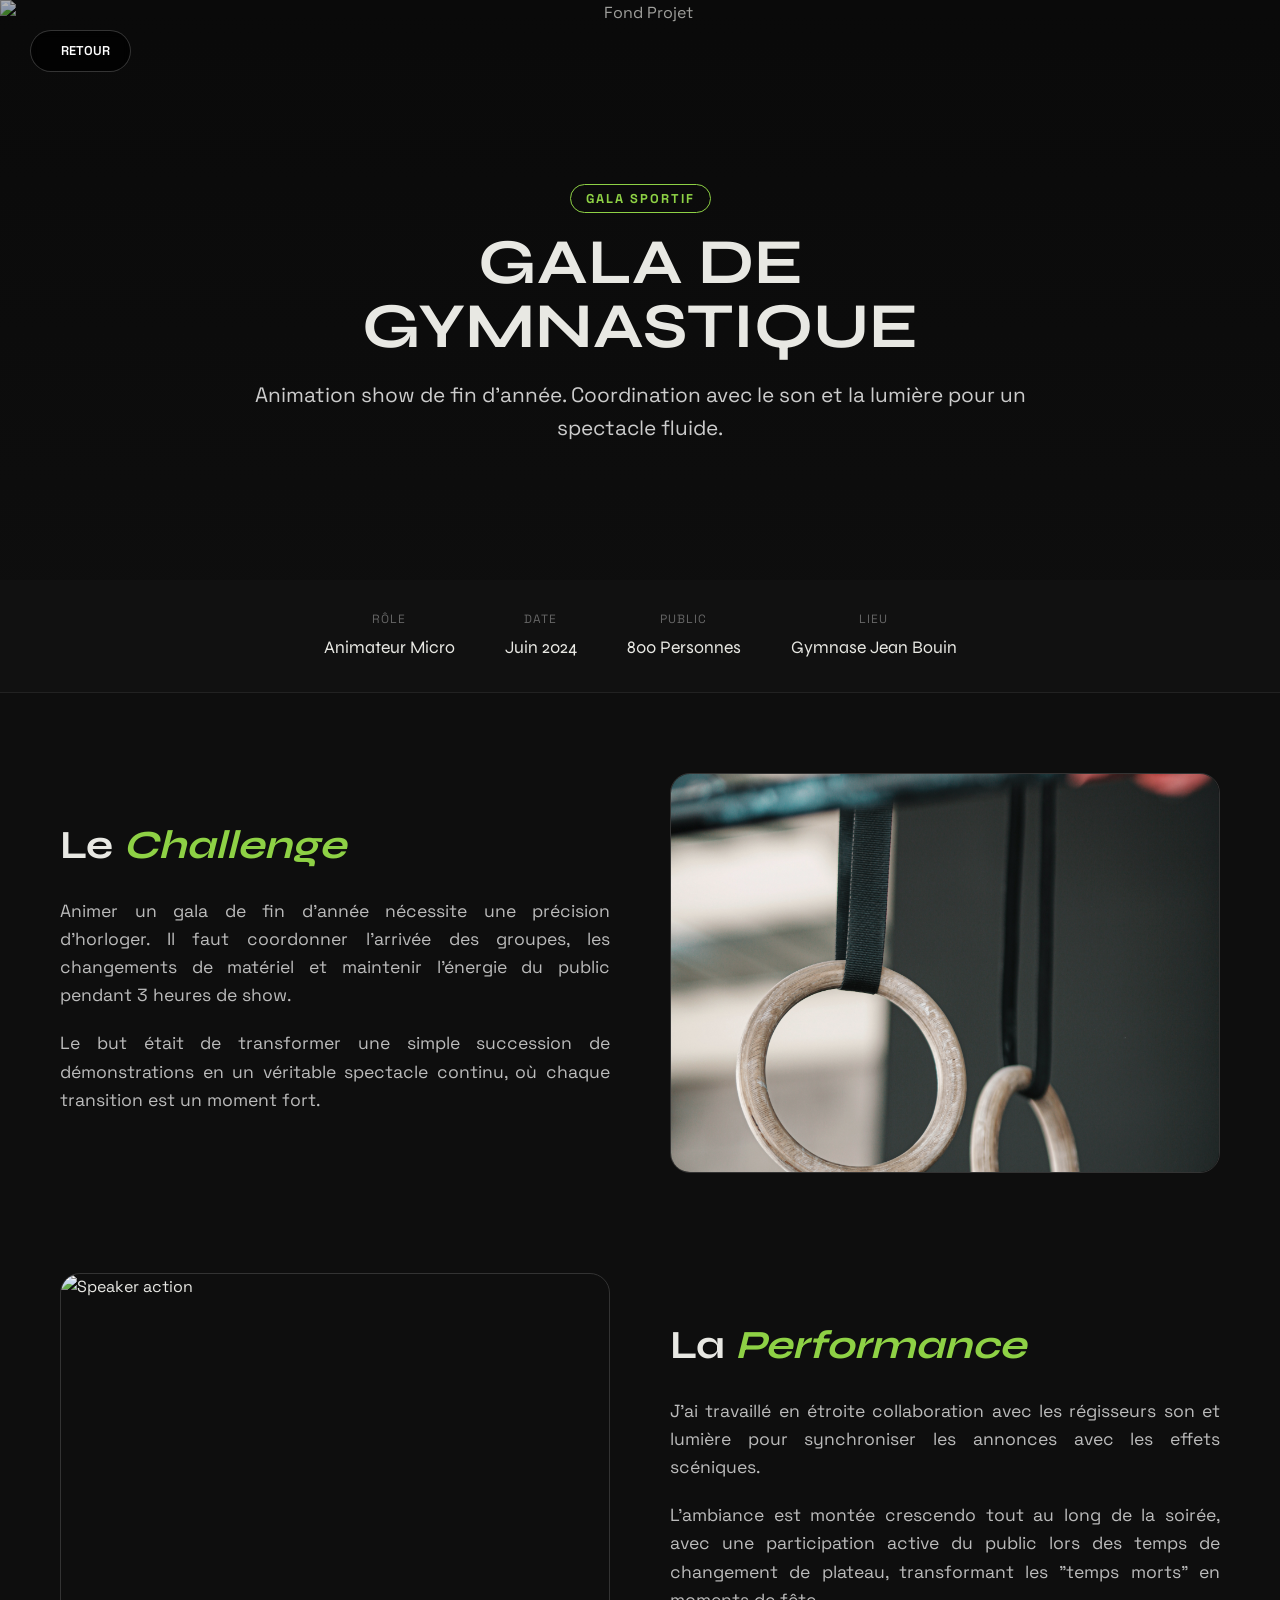
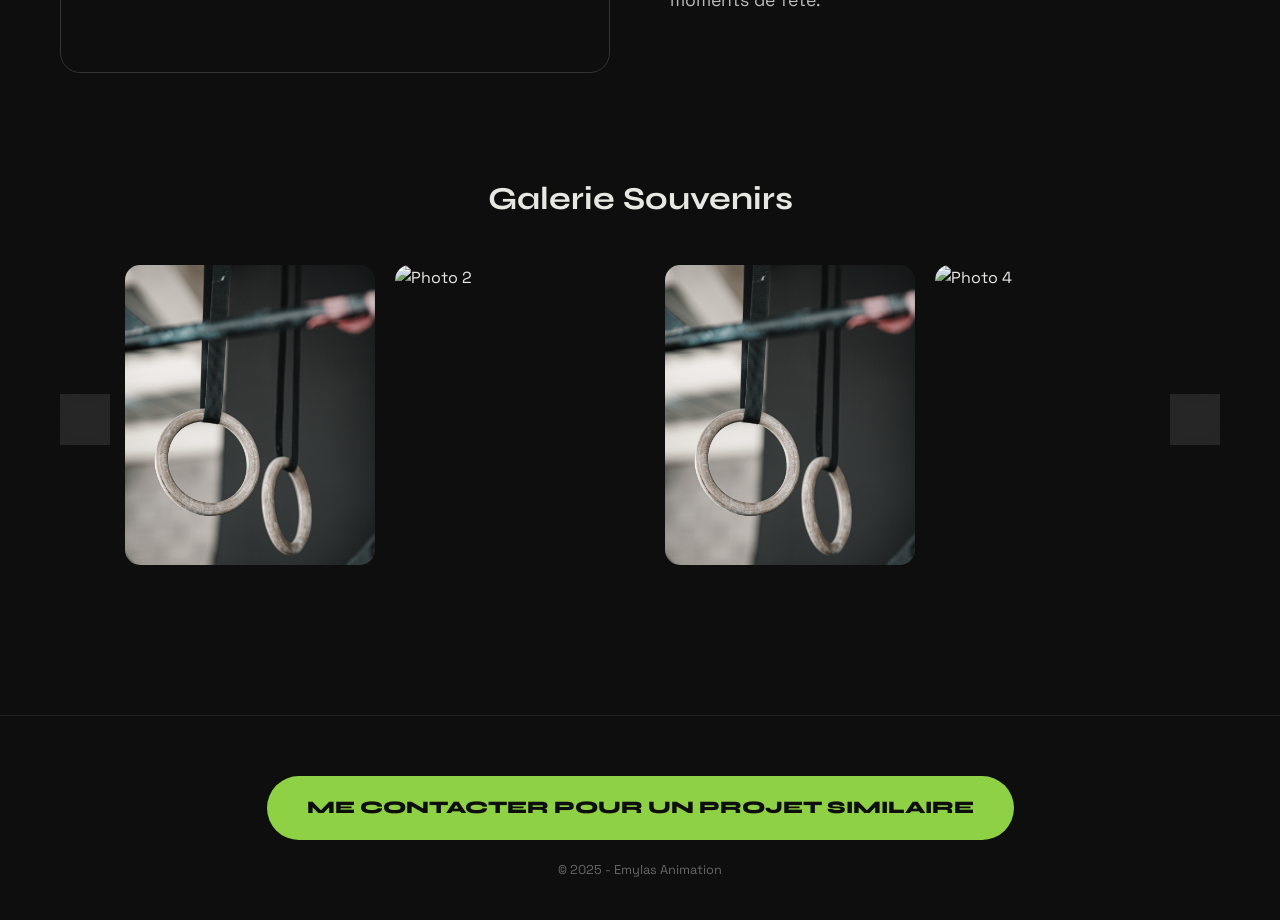
==== projet-gala.html @ 5f5d729f "Add files via upload" ====
<!DOCTYPE html>
<html lang="fr">

<head>
    <meta charset="UTF-8">
    <meta name="viewport" content="width=device-width, initial-scale=1.0">
    <title>Gala de Gymnastique | Emylas Animation</title>
    <link rel="stylesheet" href="style.css">

    <link rel="preconnect" href="https://fonts.googleapis.com">
    <link rel="preconnect" href="https://fonts.gstatic.com" crossorigin>
    <link
        href="https://fonts.googleapis.com/css2?family=Space+Grotesk:wght@300;400;500;700&family=Syne:wght@400;700;800&display=swap"
        rel="stylesheet">
    <script src="https://unpkg.com/@phosphor-icons/web"></script>
</head>

<body>

    <a href="index.html#portfolio" class="back-btn">
        <i class="ph ph-arrow-left"></i> Retour
    </a>

    <header class="project-header">
        <img src="../media/IMG_6970 4.jpg" class="project-bg" alt="Fond Projet">
        <div class="overlay-dark"></div>

        <div class="project-title-box">
            <span class="tag-category">Gala Sportif</span>
            <h1>Gala de Gymnastique</h1>
            <p class="project-subtitle">Animation show de fin d'année. Coordination avec le son et la lumière pour un
                spectacle fluide.</p>
        </div>
    </header>

    <div class="project-infos-bar">
        <div class="info-col">
            <span class="label">Rôle</span>
            <span class="value">Animateur Micro</span>
        </div>
        <div class="info-col">
            <span class="label">Date</span>
            <span class="value">Juin 2024</span>
        </div>
        <div class="info-col">
            <span class="label">Public</span>
            <span class="value">800 Personnes</span>
        </div>
        <div class="info-col">
            <span class="label">Lieu</span>
            <span class="value">Gymnase Jean Bouin</span>
        </div>
    </div>

    <section class="project-content">

        <div class="content-row">
            <div class="text-part">
                <h2>Le <span class="highlight">Challenge</span></h2>
                <p>Animer un gala de fin d'année nécessite une précision d'horloger. Il faut coordonner l'arrivée des
                    groupes, les changements de matériel et maintenir l'énergie du public pendant 3 heures de show.</p>
                <p>Le but était de transformer une simple succession de démonstrations en un véritable spectacle
                    continu, où chaque transition est un moment fort.</p>
            </div>
            <div class="img-part">
                <img src="../media/eduardo-cano-photo-co-6aHmLVmw1qk-unsplash.jpg" alt="Détail organisation">
            </div>
        </div>

        <div class="content-row reverse">
            <div class="text-part">
                <h2>La <span class="highlight">Performance</span></h2>
                <p>J'ai travaillé en étroite collaboration avec les régisseurs son et lumière pour synchroniser les
                    annonces avec les effets scéniques.</p>
                <p>L'ambiance est montée crescendo tout au long de la soirée, avec une participation active du public
                    lors des temps de changement de plateau, transformant les "temps morts" en moments de fête.</p>
            </div>
            <div class="img-part">
                <img src="../media/oui.jpg" alt="Speaker action">
            </div>
        </div>

        <div class="project-gallery">
            <h3>Galerie Souvenirs</h3>
            <div class="carousel-wrapper">
                <button class="carousel-btn prev" aria-label="Précédent"><i class="ph ph-caret-left"></i></button>

                <div class="gallery-carousel">
                    <div class="carousel-track">
                        <img src="../media/eduardo-cano-photo-co-6aHmLVmw1qk-unsplash.jpg" alt="Photo 1">
                        <img src="https://images.unsplash.com/photo-1574680096145-63a2a979333a?q=80&w=2940&auto=format&fit=crop"
                            alt="Photo 2">
                        <img src="../media/eduardo-cano-photo-co-6aHmLVmw1qk-unsplash.jpg" alt="Photo 3">
                        <img src="https://images.unsplash.com/photo-1574680096145-63a2a979333a?q=80&w=2940&auto=format&fit=crop"
                            alt="Photo 4">
                        <img src="../media/eduardo-cano-photo-co-6aHmLVmw1qk-unsplash.jpg" alt="Photo 5">
                        <img src="https://images.unsplash.com/photo-1574680096145-63a2a979333a?q=80&w=2940&auto=format&fit=crop"
                            alt="Photo 6">
                        <img src="../media/eduardo-cano-photo-co-6aHmLVmw1qk-unsplash.jpg" alt="Photo 7">
                        <img src="https://images.unsplash.com/photo-1574680096145-63a2a979333a?q=80&w=2940&auto=format&fit=crop"
                            alt="Photo 8">
                        <img src="../media/eduardo-cano-photo-co-6aHmLVmw1qk-unsplash.jpg" alt="Photo 9">
                        <img src="https://images.unsplash.com/photo-1574680096145-63a2a979333a?q=80&w=2940&auto=format&fit=crop"
                            alt="Photo 10">
                    </div>
                </div>

                <button class="carousel-btn next" aria-label="Suivant"><i class="ph ph-caret-right"></i></button>
            </div>
        </div>

        <script>
            const carousel = document.querySelector('.gallery-carousel');
            const prevBtn = document.querySelector('.carousel-btn.prev');
            const nextBtn = document.querySelector('.carousel-btn.next');
            const scrollAmount = 350; // Ajusté pour une meilleure navigation

            nextBtn.addEventListener('click', () => {
                const maxScrollLeft = carousel.scrollWidth - carousel.clientWidth;

                // Si on est à la fin (ou très proche), on retourne au début
                if (carousel.scrollLeft >= maxScrollLeft - 10) {
                    carousel.scrollTo({ left: 0, behavior: 'smooth' });
                } else {
                    carousel.scrollBy({ left: scrollAmount, behavior: 'smooth' });
                }
            });

            prevBtn.addEventListener('click', () => {
                // Si on est au début, on va à la fin
                if (carousel.scrollLeft <= 10) {
                    carousel.scrollTo({ left: carousel.scrollWidth, behavior: 'smooth' });
                } else {
                    carousel.scrollBy({ left: -scrollAmount, behavior: 'smooth' });
                }
            });
        </script>

    </section>

    <footer style="text-align: center; padding: 40px; border-top: 1px solid #222; margin-top: 50px;">
        <a href="index.html#contact" class="btn-submit" style="display:inline-block; width:auto; margin-bottom:20px;">Me
            contacter pour un projet similaire</a>
        <p style="color:#666; font-size:0.8rem;">© 2025 - Emylas Animation</p>
    </footer>

</body>

</html>
---- style.css ----
:root {
    --green: #76a33d;
    --green-acid: #8ed145;
    /* Vert plus "néon" pour le style sombre */
    --dark: #0e0e0e;
    --off-white: #e8e8e3;
    --grey-dark: #1a1a1a;

    --font-title: 'Syne', sans-serif;
    --font-body: 'Space Grotesk', sans-serif;
}

/* --- RESET & BASE --- */
* {
    margin: 0;
    padding: 0;
    box-sizing: border-box;
}

html {
    scroll-behavior: smooth;
}

body {
    background-color: var(--dark);
    color: var(--off-white);
    font-family: var(--font-body);
    overflow-x: hidden;
    line-height: 1.6;
}

img {
    width: 100%;
    display: block;
}

a {
    text-decoration: none;
    color: inherit;
    transition: 0.3s;
}

ul {
    list-style: none;
}

/* --- NAVIGATION (DOCK FLOTTANT) --- */
.nav-dock-container {
    position: fixed;
    bottom: 30px;
    left: 0;
    width: 100%;
    display: flex;
    justify-content: center;
    z-index: 1000;
    pointer-events: none;
}

.nav-dock {
    pointer-events: auto;
    background: rgba(20, 20, 20, 0.9);
    backdrop-filter: blur(15px);
    padding: 12px 20px;
    border-radius: 50px;
    border: 1px solid rgba(255, 255, 255, 0.1);
    display: flex;
    gap: 15px;
    align-items: center;
    box-shadow: 0 10px 40px rgba(0, 0, 0, 0.6);
}

.nav-item {
    position: relative;
    padding: 10px 20px;
    border-radius: 30px;
    color: #aaa;
    font-weight: 600;
    font-size: 0.9rem;
    text-transform: uppercase;
    letter-spacing: 1px;
    transition: 0.3s;
    display: flex;
    align-items: center;
    gap: 8px;
    white-space: nowrap;
}

.nav-item:hover {
    color: white;
    background: rgba(255, 255, 255, 0.08);
}

.nav-item.active {
    background: var(--green-acid);
    color: var(--dark);
}

.logo-fixed {
    position: fixed;
    top: 30px;
    left: 50px;
    z-index: 1000;
    font-family: var(--font-title);
    font-weight: 800;
    font-size: 1.5rem;
    mix-blend-mode: difference;
}

/* --- HERO SECTION --- */
.hero-wrapper {
    position: relative;
    height: 100vh;
    overflow: hidden;
    display: flex;
    align-items: center;
    justify-content: center;
}

.hero-bg {
    position: absolute;
    top: 0;
    left: 0;
    width: 100%;
    height: 100%;
    object-fit: cover;
    opacity: 0.6;
    /* Plus lumineux */
    filter: grayscale(100%) contrast(1.1);
}

.hero-content {
    position: relative;
    z-index: 10;
    text-align: center;
    padding: 0 20px;
    max-width: 1000px;
}

.tagline {
    display: inline-block;
    border: 1px solid var(--green-acid);
    color: var(--green-acid);
    padding: 8px 20px;
    border-radius: 50px;
    text-transform: uppercase;
    letter-spacing: 2px;
    font-weight: 700;
    font-size: 0.8rem;
    margin-bottom: 20px;
}

h1 {
    font-family: var(--font-title);
    font-size: 5rem;
    line-height: 1;
    text-transform: uppercase;
    margin-bottom: 30px;
    color: transparent;
    -webkit-text-stroke: 1px var(--off-white);
}

h1 span {
    color: var(--off-white);
    -webkit-text-stroke: 0;
    display: block;
}

.hero-intro {
    font-size: 1.2rem;
    max-width: 700px;
    margin: 0 auto;
    color: #ccc;
}

/* --- SECTION STICKY (Histoire - Plus large) --- */
.sticky-wrapper {
    position: relative;
}

.sticky-visual {
    position: sticky;
    top: 0;
    height: 100vh;
    width: 100%;
    z-index: 1;
    overflow: hidden;
}

.sticky-visual img {
    width: 100%;
    height: 100%;
    object-fit: cover;
    filter: brightness(0.6) grayscale(10%);
}

.scrolling-content {
    position: relative;
    z-index: 2;
    margin-top: -100vh;
    padding-bottom: 10vh;
}

/* CONFIGURATION ZIG-ZAG LARGE */
.text-block {
    min-height: 60vh;
    display: flex;
    flex-direction: column;
    justify-content: center;
    padding: 20px;
    max-width: 750px;

    /* Alignement Gauche par défaut */
    margin-left: 8%;
    margin-right: auto;
    text-align: left;
}

.text-block h2 {
    font-family: var(--font-title);
    font-size: 4rem;
    margin-bottom: 30px;
    line-height: 1.1;
    text-shadow: 0 10px 30px rgba(0, 0, 0, 0.5);
}

.text-block p {
    font-size: 1.3rem;
    margin-bottom: 20px;
    color: #f0f0f0;
    text-shadow: 0 2px 10px rgba(0, 0, 0, 0.8);
}

.highlight {
    color: var(--green-acid);
    font-style: italic;
}

/* Bloc aligné à DROITE */
.align-right {
    margin-left: auto;
    margin-right: 8%;
    align-items: flex-end;
    text-align: right;
}

/* Décalage pour le 3ème bloc (Organisateur) */
.text-block:last-child {
    margin-left: 15%;
}

/* RESPONSIVE */
@media (max-width: 900px) {

    .text-block,
    .align-right,
    .text-block:last-child {
        max-width: 100%;
        margin: 0 auto;
        text-align: left !important;
        align-items: flex-start !important;
        padding: 50px 20px;
        min-height: auto;
    }

    .text-block h2 {
        font-size: 2.5rem;
    }
}

/* --- SERVICES (Grille Côte à Côte) --- */
.services-section {
    background: var(--off-white);
    color: var(--dark);
    padding: 100px 50px;
    position: relative;
    z-index: 10;
}

.section-header {
    text-align: center;
    margin-bottom: 60px;
}

.section-header h2 {
    font-family: var(--font-title);
    font-size: 3.5rem;
    text-transform: uppercase;
    margin-bottom: 10px;
}

.section-header p {
    font-size: 1.1rem;
    color: #666;
}

.services-grid {
    display: grid;
    grid-template-columns: repeat(3, 1fr);
    gap: 30px;
    max-width: 1400px;
    margin: 0 auto;
}

.service-card {
    background: var(--dark);
    color: var(--off-white);
    height: 550px;
    position: relative;
    display: flex;
    flex-direction: column;
    justify-content: flex-end;
    padding: 30px;
    overflow: hidden;
    transition: 0.3s;
    border-radius: 4px;
}

.service-card:hover {
    transform: translateY(-10px);
    box-shadow: 0 20px 40px rgba(0, 0, 0, 0.2);
}

.service-card img {
    position: absolute;
    top: 0;
    left: 0;
    width: 100%;
    height: 100%;
    object-fit: cover;
    opacity: 0.3;
    transition: 0.5s;
    filter: grayscale(100%);
}

.service-card:hover img {
    opacity: 0.5;
    filter: grayscale(0%);
    transform: scale(1.05);
}

.card-content {
    position: relative;
    z-index: 2;
}

.service-card h3 {
    font-family: var(--font-title);
    font-size: 2rem;
    margin-bottom: 15px;
    text-transform: uppercase;
}

.service-card ul {
    font-size: 1rem;
    color: #ccc;
}

.service-card li {
    margin-bottom: 8px;
}

.service-card li::before {
    content: '• ';
    color: var(--green-acid);
}

/* --- STATS --- */
.stats-bar {
    background: var(--green-acid);
    color: var(--dark);
    padding: 40px;
    display: flex;
    justify-content: center;
    gap: 60px;
    flex-wrap: wrap;
}

.stat-item {
    font-family: var(--font-title);
    font-size: 1.5rem;
    font-weight: 800;
    text-transform: uppercase;
}

/* --- PORTFOLIO --- */
.portfolio-section {
    padding: 100px 50px;
    background: var(--dark);
}

.portfolio-grid {
    display: grid;
    grid-template-columns: repeat(auto-fit, minmax(400px, 1fr));
    gap: 20px;
    margin-top: 50px;
}

.project-card {
    height: 400px;
    position: relative;
    overflow: hidden;
    border: 1px solid #333;
    cursor: pointer;
}

.project-card img {
    width: 100%;
    height: 100%;
    object-fit: cover;
    transition: 0.6s;
    filter: grayscale(100%);
}

.project-card:hover img {
    transform: scale(1.1);
    filter: grayscale(0%);
}

.project-info {
    position: absolute;
    bottom: 0;
    left: 0;
    width: 100%;
    padding: 30px;
    background: linear-gradient(to top, rgba(0, 0, 0, 0.9), transparent);
    transform: translateY(20px);
    opacity: 0;
    transition: 0.3s;
}

.project-card:hover .project-info {
    transform: translateY(0);
    opacity: 1;
}

.project-cat {
    color: var(--green-acid);
    font-size: 0.8rem;
    text-transform: uppercase;
    font-weight: 700;
}

.project-title {
    font-family: var(--font-title);
    font-size: 1.8rem;
    color: white;
    margin-top: 5px;
}

/* --- CONTACT (Design Sobre et Élégant) --- */
.contact-section {
    padding: 100px 20px 150px;
    background: var(--dark);
    /* Fond uni sombre pour se fondre dans la page */
    display: flex;
    justify-content: center;
}

.form-box {
    background: #131313;
    /* Très légèrement plus clair pour détacher la carte */
    width: 100%;
    max-width: 800px;
    padding: 60px;

    /* Coins arrondis pour la douceur, comme demandé sur les images */
    border-radius: 20px;
    border: 1px solid #222;
    /* Bordure subtile */
    position: relative;
}

/* Suppression de la barre verte du haut (trop daté) */
.form-box::before {
    display: none;
}

.form-row {
    display: grid;
    grid-template-columns: 1fr 1fr;
    gap: 20px;
    margin-bottom: 20px;
}

label {
    display: block;
    color: #888;
    margin-bottom: 8px;
    font-size: 0.8rem;
    text-transform: uppercase;
    letter-spacing: 1px;
    font-weight: 600;
}

input,
select,
textarea {
    width: 100%;
    background: #000;
    /* Fond noir profond pour les champs */
    border: 1px solid #333;
    color: white;
    padding: 15px;
    font-family: var(--font-body);
    font-size: 1rem;
    border-radius: 8px;
    /* Légers arrondis */
    transition: 0.3s;
}

input:focus,
select:focus,
textarea:focus {
    border-color: var(--green-acid);
    /* Juste la couleur de la marque, pas de néon */
    outline: none;
    background: #050505;
}

.btn-submit {
    background: var(--green-acid);
    color: var(--dark);
    font-family: var(--font-title);
    font-weight: 800;
    font-size: 1.1rem;
    padding: 18px 40px;
    width: 100%;
    border: none;
    cursor: pointer;
    text-transform: uppercase;
    transition: 0.3s;
    margin-top: 20px;
    border-radius: 50px;
    /* Forme de pilule moderne */
}

.btn-submit:hover {
    background: white;
    transform: translateY(-2px);
}

/* --- RESPONSIVE --- */
@media (max-width: 900px) {
    h1 {
        font-size: 3rem;
    }

    .nav-dock {
        width: 95%;
        justify-content: space-between;
        padding: 10px;
        gap: 5px;
    }

    .nav-item span {
        display: none;
    }

    .nav-item {
        padding: 10px;
        justify-content: center;
    }

    .logo-fixed {
        font-size: 1.2rem;
        left: 20px;
    }

    /* Reset du ZigZag sur Mobile pour meilleure lecture */
    .text-block,
    .align-right,
    .text-block:last-child {
        max-width: 100%;
        margin: 0 auto;
        text-align: left !important;
        align-items: flex-start !important;
        padding: 50px 20px;
        min-height: auto;
    }

    .text-block h2 {
        font-size: 2.5rem;
    }

    .services-grid {
        grid-template-columns: 1fr;
    }

    .service-card {
        height: auto;
        min-height: 400px;
    }

    .stats-bar {
        flex-direction: column;
        gap: 20px;
        text-align: center;
    }

    .form-row {
        grid-template-columns: 1fr;
    }

    .form-box {
        padding: 30px 20px;
    }
}

/* =========================================
   STYLE DES PAGES PROJETS (PORTFOLIO)
   ========================================= */

/* Bouton Retour Flottant */
.back-btn {
    position: fixed;
    top: 30px;
    left: 30px;
    z-index: 1000;
    background: rgba(0, 0, 0, 0.8);
    color: white;
    padding: 10px 20px;
    border-radius: 30px;
    border: 1px solid rgba(255, 255, 255, 0.2);
    display: flex;
    align-items: center;
    gap: 10px;
    font-weight: 600;
    text-transform: uppercase;
    font-size: 0.8rem;
    backdrop-filter: blur(5px);
}

.back-btn:hover {
    background: var(--green-acid);
    color: var(--dark);
    border-color: var(--green-acid);
}

/* Header Projet */
.project-header {
    height: 70vh;
    position: relative;
    display: flex;
    align-items: center;
    justify-content: center;
    text-align: center;
    overflow: hidden;
}

.project-bg {
    position: absolute;
    top: 0;
    left: 0;
    width: 100%;
    height: 100%;
    object-fit: cover;
    z-index: 0;
}

.overlay-dark {
    position: absolute;
    top: 0;
    left: 0;
    width: 100%;
    height: 100%;
    background: linear-gradient(to bottom, rgba(0, 0, 0, 0.3), var(--dark));
    z-index: 1;
}

.project-title-box {
    position: relative;
    z-index: 2;
    padding: 0 20px;
    max-width: 900px;
}

.project-title-box h1 {
    font-size: 4rem;
    margin: 20px 0;
    -webkit-text-stroke: 0;
    color: var(--off-white);
}

.tag-category {
    color: var(--green-acid);
    font-weight: 800;
    text-transform: uppercase;
    letter-spacing: 2px;
    border: 1px solid var(--green-acid);
    padding: 5px 15px;
    border-radius: 20px;
    font-size: 0.8rem;
}

.project-subtitle {
    font-size: 1.3rem;
    color: #ccc;
}

/* Barre d'infos */
.project-infos-bar {
    display: flex;
    justify-content: center;
    gap: 50px;
    flex-wrap: wrap;
    background: #111;
    padding: 30px;
    margin-top: -50px;
    position: relative;
    z-index: 10;
    border-bottom: 1px solid #222;
}

.info-col {
    display: flex;
    flex-direction: column;
    align-items: center;
}

.info-col .label {
    font-size: 0.75rem;
    color: #666;
    text-transform: uppercase;
    letter-spacing: 1px;
    margin-bottom: 5px;
}

.info-col .value {
    font-family: var(--font-title);
    font-size: 1.1rem;
    color: var(--off-white);
}

/* Contenu */
.project-content {
    max-width: 1200px;
    margin: 0 auto;
    padding: 80px 20px;
}

.content-row {
    display: flex;
    align-items: center;
    gap: 60px;
    margin-bottom: 100px;
}

.content-row.reverse {
    flex-direction: row-reverse;
}

.text-part {
    flex: 1;
}

.text-part h2 {
    font-family: var(--font-title);
    font-size: 2.5rem;
    margin-bottom: 20px;
}

.text-part p {
    font-size: 1.1rem;
    color: #bbb;
    margin-bottom: 20px;
    text-align: justify;
}

.img-part {
    flex: 1;
}

/* MODIFICATION : Arrondi des images et Taille Fixe */
.img-part img {
    width: 100%;
    height: 400px;
    /* Taille fixe imposée */
    object-fit: cover;
    /* Recadre l'image pour remplir le bloc sans déformer */
    border-radius: 20px;
    border: 1px solid #333;
    filter: grayscale(20%);
    transition: 0.3s;
}

.img-part:hover img {
    filter: grayscale(0%);
    transform: scale(1.02);
}

/* Galerie */
.project-gallery h3 {
    font-family: var(--font-title);
    font-size: 2rem;
    margin-bottom: 30px;
    text-align: center;
}

/* Carousel */
.gallery-carousel {
    width: 100%;
    overflow-x: auto;
    padding: 10px 0 20px 0;
    scrollbar-width: none;
    /* Firefox */
    -ms-overflow-style: none;
    /* IE 10+ */
    cursor: grab;
}

.gallery-carousel::-webkit-scrollbar {
    display: none;
    /* Chrome/Safari */
}

.carousel-track {
    display: flex;
    gap: 20px;
}

/* MODIFICATION : Carousel Images */
.carousel-track img {
    height: 300px;
    width: auto;
    /* Preserve aspect ratio */
    min-width: 250px;
    /* Ensure they aren't too thin */
    max-width: 450px;
    object-fit: cover;
    border-radius: 15px;
    transition: 0.3s;
    filter: grayscale(50%);
    flex-shrink: 0;
}


/* Carousel Wrapper (Container avec Boutons) */
.carousel-wrapper {
    position: relative;
    display: flex;
    align-items: center;
    gap: 15px;
}

/* Boutons Navigation */
.carousel-btn {
    background: rgba(255, 255, 255, 0.1);
    color: var(--off-white);
    border: 1px solid rgba(255, 255, 255, 0.2);
    width: 50px;
    height: 50px;
    border-radius: 50%;
    display: flex;
    align-items: center;
    justify-content: center;
    cursor: pointer;
    font-size: 1.5rem;
    transition: 0.3s;
    backdrop-filter: blur(5px);
    flex-shrink: 0;
}

.carousel-btn:hover {
    background: var(--green-acid);
    color: var(--dark);
    border-color: var(--green-acid);
    transform: scale(1.1);
}

.carousel-track img:hover {
    filter: grayscale(0%);
    transform: scale(1.05);
}

/* Responsive Projets */
@media (max-width: 900px) {
    .project-header {
        height: 60vh;
    }

    .project-title-box h1 {
        font-size: 2.5rem;
    }

    .project-infos-bar {
        gap: 30px;
    }

    .content-row {
        flex-direction: column !important;
        gap: 30px;
    }

}
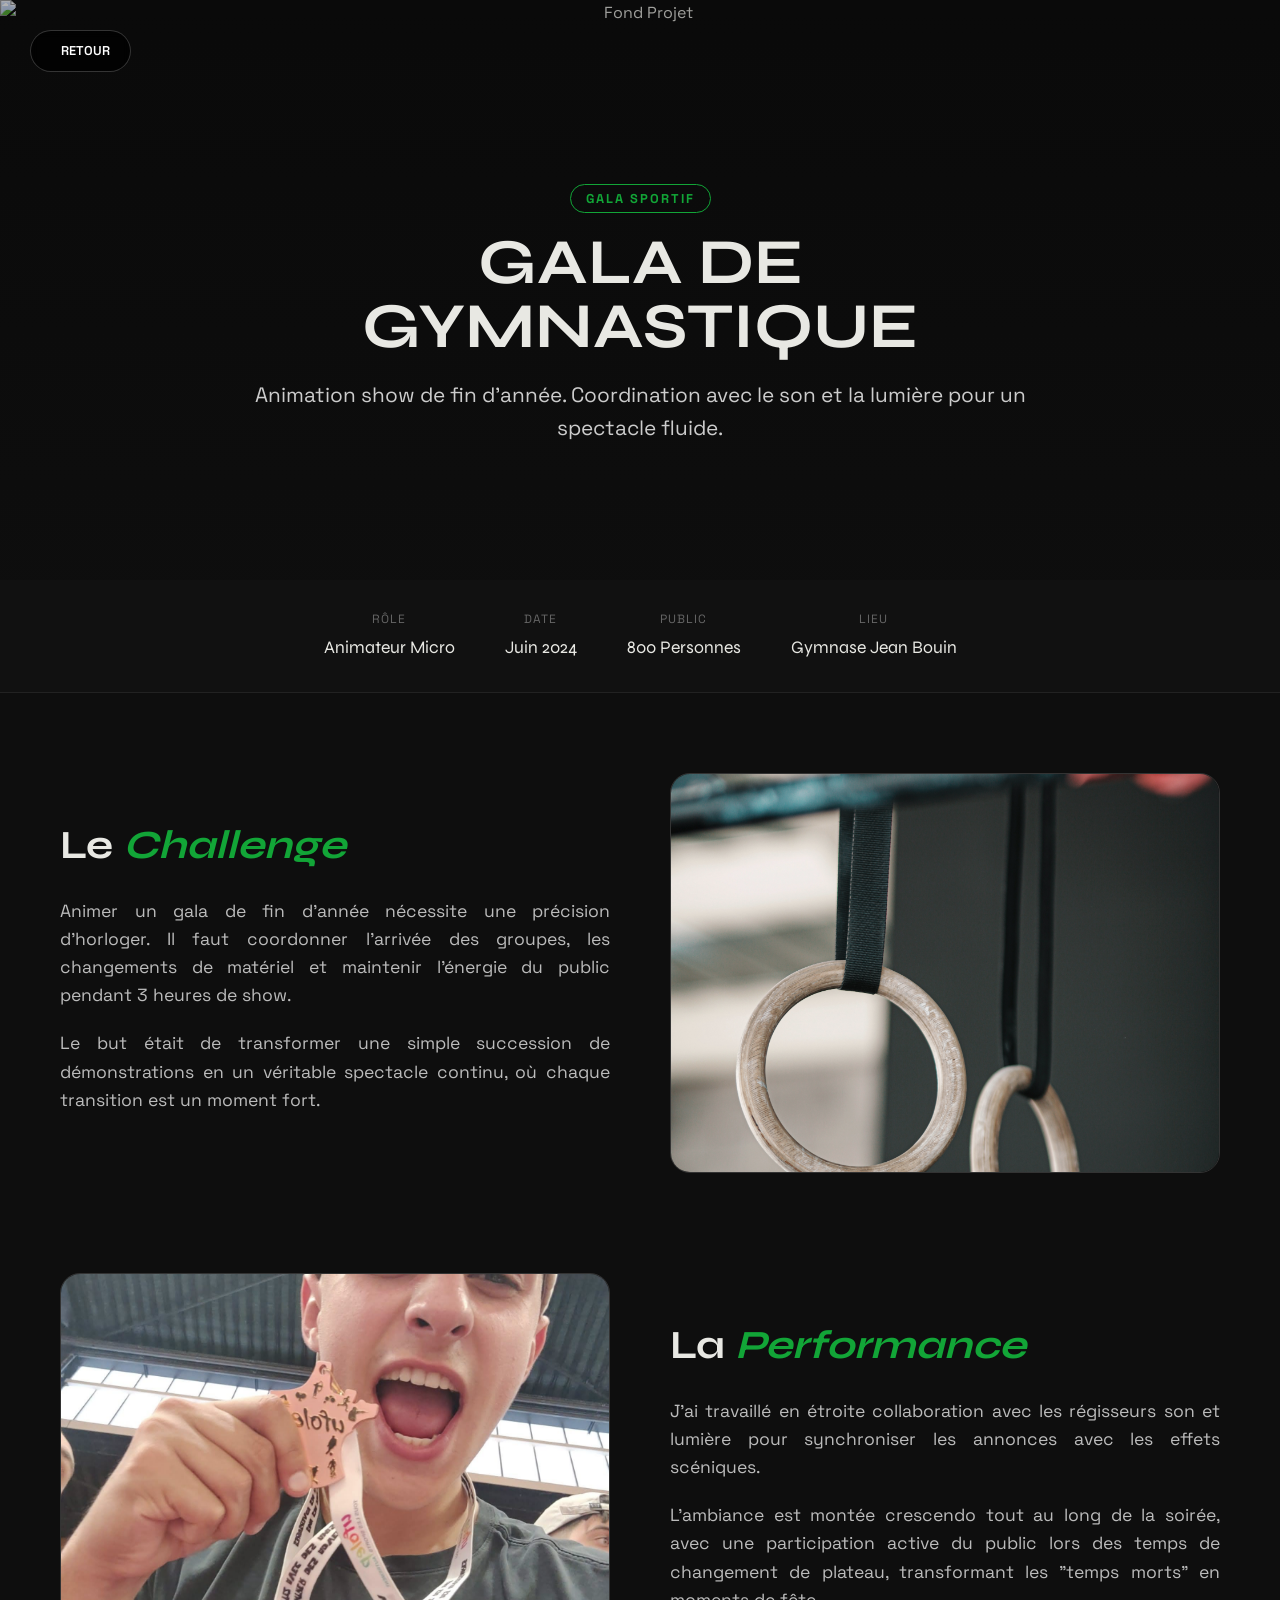
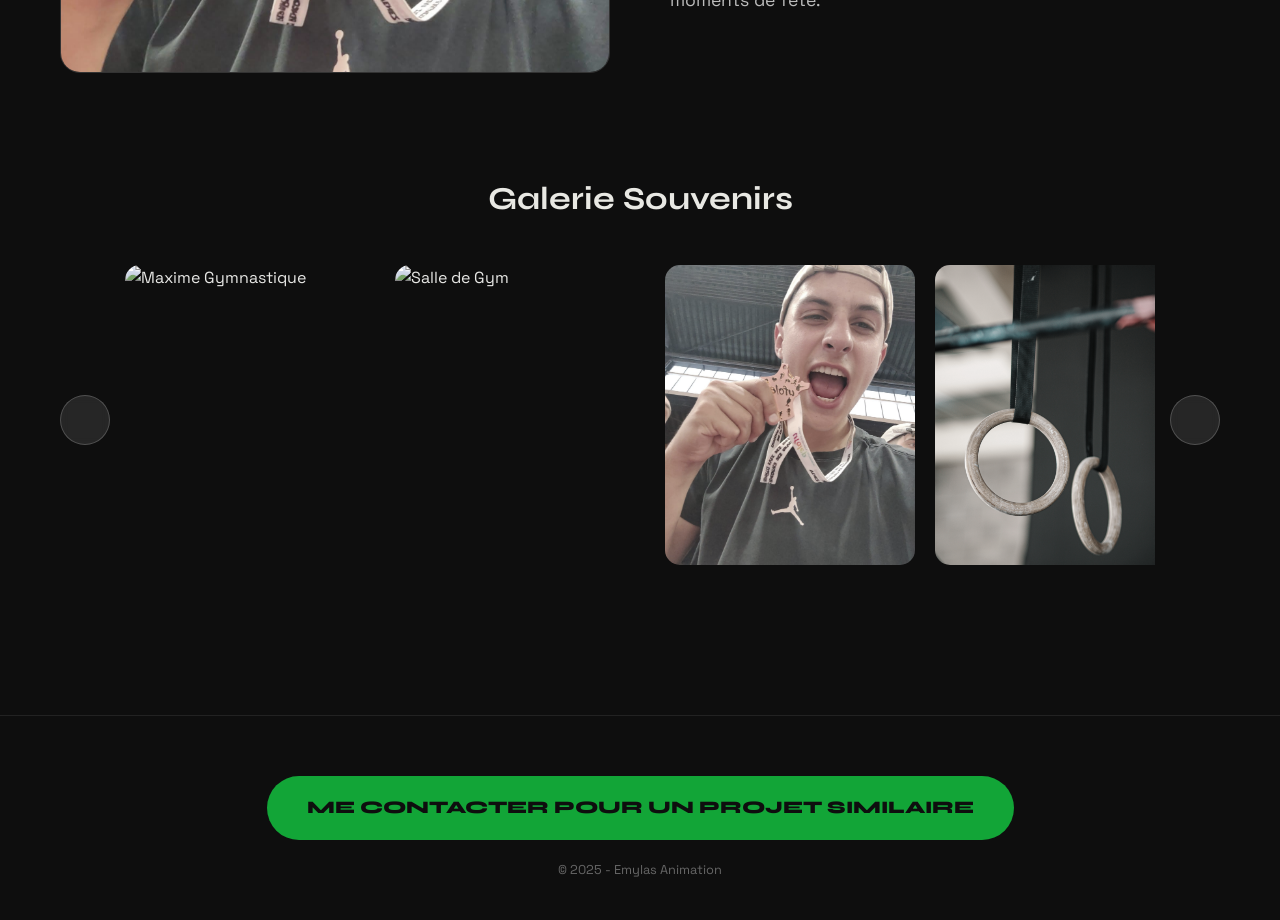
==== commit cd34f33a: "V1.0" ====
--- a/projet-gala.html
+++ b/projet-gala.html
@@ -1,149 +1,140 @@
-<!DOCTYPE html>
-<html lang="fr">
-
-<head>
-    <meta charset="UTF-8">
-    <meta name="viewport" content="width=device-width, initial-scale=1.0">
-    <title>Gala de Gymnastique | Emylas Animation</title>
-    <link rel="stylesheet" href="style.css">
-
-    <link rel="preconnect" href="https://fonts.googleapis.com">
-    <link rel="preconnect" href="https://fonts.gstatic.com" crossorigin>
-    <link
-        href="https://fonts.googleapis.com/css2?family=Space+Grotesk:wght@300;400;500;700&family=Syne:wght@400;700;800&display=swap"
-        rel="stylesheet">
-    <script src="https://unpkg.com/@phosphor-icons/web"></script>
-</head>
-
-<body>
-
-    <a href="index.html#portfolio" class="back-btn">
-        <i class="ph ph-arrow-left"></i> Retour
-    </a>
-
-    <header class="project-header">
-        <img src="../media/IMG_6970 4.jpg" class="project-bg" alt="Fond Projet">
-        <div class="overlay-dark"></div>
-
-        <div class="project-title-box">
-            <span class="tag-category">Gala Sportif</span>
-            <h1>Gala de Gymnastique</h1>
-            <p class="project-subtitle">Animation show de fin d'année. Coordination avec le son et la lumière pour un
-                spectacle fluide.</p>
-        </div>
-    </header>
-
-    <div class="project-infos-bar">
-        <div class="info-col">
-            <span class="label">Rôle</span>
-            <span class="value">Animateur Micro</span>
-        </div>
-        <div class="info-col">
-            <span class="label">Date</span>
-            <span class="value">Juin 2024</span>
-        </div>
-        <div class="info-col">
-            <span class="label">Public</span>
-            <span class="value">800 Personnes</span>
-        </div>
-        <div class="info-col">
-            <span class="label">Lieu</span>
-            <span class="value">Gymnase Jean Bouin</span>
-        </div>
-    </div>
-
-    <section class="project-content">
-
-        <div class="content-row">
-            <div class="text-part">
-                <h2>Le <span class="highlight">Challenge</span></h2>
-                <p>Animer un gala de fin d'année nécessite une précision d'horloger. Il faut coordonner l'arrivée des
-                    groupes, les changements de matériel et maintenir l'énergie du public pendant 3 heures de show.</p>
-                <p>Le but était de transformer une simple succession de démonstrations en un véritable spectacle
-                    continu, où chaque transition est un moment fort.</p>
-            </div>
-            <div class="img-part">
-                <img src="../media/eduardo-cano-photo-co-6aHmLVmw1qk-unsplash.jpg" alt="Détail organisation">
-            </div>
-        </div>
-
-        <div class="content-row reverse">
-            <div class="text-part">
-                <h2>La <span class="highlight">Performance</span></h2>
-                <p>J'ai travaillé en étroite collaboration avec les régisseurs son et lumière pour synchroniser les
-                    annonces avec les effets scéniques.</p>
-                <p>L'ambiance est montée crescendo tout au long de la soirée, avec une participation active du public
-                    lors des temps de changement de plateau, transformant les "temps morts" en moments de fête.</p>
-            </div>
-            <div class="img-part">
-                <img src="../media/oui.jpg" alt="Speaker action">
-            </div>
-        </div>
-
-        <div class="project-gallery">
-            <h3>Galerie Souvenirs</h3>
-            <div class="carousel-wrapper">
-                <button class="carousel-btn prev" aria-label="Précédent"><i class="ph ph-caret-left"></i></button>
-
-                <div class="gallery-carousel">
-                    <div class="carousel-track">
-                        <img src="../media/eduardo-cano-photo-co-6aHmLVmw1qk-unsplash.jpg" alt="Photo 1">
-                        <img src="https://images.unsplash.com/photo-1574680096145-63a2a979333a?q=80&w=2940&auto=format&fit=crop"
-                            alt="Photo 2">
-                        <img src="../media/eduardo-cano-photo-co-6aHmLVmw1qk-unsplash.jpg" alt="Photo 3">
-                        <img src="https://images.unsplash.com/photo-1574680096145-63a2a979333a?q=80&w=2940&auto=format&fit=crop"
-                            alt="Photo 4">
-                        <img src="../media/eduardo-cano-photo-co-6aHmLVmw1qk-unsplash.jpg" alt="Photo 5">
-                        <img src="https://images.unsplash.com/photo-1574680096145-63a2a979333a?q=80&w=2940&auto=format&fit=crop"
-                            alt="Photo 6">
-                        <img src="../media/eduardo-cano-photo-co-6aHmLVmw1qk-unsplash.jpg" alt="Photo 7">
-                        <img src="https://images.unsplash.com/photo-1574680096145-63a2a979333a?q=80&w=2940&auto=format&fit=crop"
-                            alt="Photo 8">
-                        <img src="../media/eduardo-cano-photo-co-6aHmLVmw1qk-unsplash.jpg" alt="Photo 9">
-                        <img src="https://images.unsplash.com/photo-1574680096145-63a2a979333a?q=80&w=2940&auto=format&fit=crop"
-                            alt="Photo 10">
-                    </div>
-                </div>
-
-                <button class="carousel-btn next" aria-label="Suivant"><i class="ph ph-caret-right"></i></button>
-            </div>
-        </div>
-
-        <script>
-            const carousel = document.querySelector('.gallery-carousel');
-            const prevBtn = document.querySelector('.carousel-btn.prev');
-            const nextBtn = document.querySelector('.carousel-btn.next');
-            const scrollAmount = 350; // Ajusté pour une meilleure navigation
-
-            nextBtn.addEventListener('click', () => {
-                const maxScrollLeft = carousel.scrollWidth - carousel.clientWidth;
-
-                // Si on est à la fin (ou très proche), on retourne au début
-                if (carousel.scrollLeft >= maxScrollLeft - 10) {
-                    carousel.scrollTo({ left: 0, behavior: 'smooth' });
-                } else {
-                    carousel.scrollBy({ left: scrollAmount, behavior: 'smooth' });
-                }
-            });
-
-            prevBtn.addEventListener('click', () => {
-                // Si on est au début, on va à la fin
-                if (carousel.scrollLeft <= 10) {
-                    carousel.scrollTo({ left: carousel.scrollWidth, behavior: 'smooth' });
-                } else {
-                    carousel.scrollBy({ left: -scrollAmount, behavior: 'smooth' });
-                }
-            });
-        </script>
-
-    </section>
-
-    <footer style="text-align: center; padding: 40px; border-top: 1px solid #222; margin-top: 50px;">
-        <a href="index.html#contact" class="btn-submit" style="display:inline-block; width:auto; margin-bottom:20px;">Me
-            contacter pour un projet similaire</a>
-        <p style="color:#666; font-size:0.8rem;">© 2025 - Emylas Animation</p>
-    </footer>
-
-</body>
-
+<!DOCTYPE html>
+<html lang="fr">
+
+<head>
+    <meta charset="UTF-8">
+    <meta name="viewport" content="width=device-width, initial-scale=1.0">
+    <title>Gala de Gymnastique | Emylas Animation</title>
+    <link rel="stylesheet" href="style.css">
+
+    <link rel="preconnect" href="https://fonts.googleapis.com">
+    <link rel="preconnect" href="https://fonts.gstatic.com" crossorigin>
+    <link
+        href="https://fonts.googleapis.com/css2?family=Space+Grotesk:wght@300;400;500;700&family=Syne:wght@400;700;800&display=swap"
+        rel="stylesheet">
+    <script src="https://unpkg.com/@phosphor-icons/web"></script>
+</head>
+
+<body>
+
+    <a href="index.html#portfolio" class="back-btn">
+        <i class="ph ph-arrow-left"></i> Retour
+    </a>
+
+    <header class="project-header">
+        <img src="media/IMG_6970 4.jpg" class="project-bg" alt="Fond Projet">
+        <div class="overlay-dark"></div>
+
+        <div class="project-title-box">
+            <span class="tag-category">Gala Sportif</span>
+            <h1>Gala de Gymnastique</h1>
+            <p class="project-subtitle">Animation show de fin d'année. Coordination avec le son et la lumière pour un
+                spectacle fluide.</p>
+        </div>
+    </header>
+
+    <div class="project-infos-bar">
+        <div class="info-col">
+            <span class="label">Rôle</span>
+            <span class="value">Animateur Micro</span>
+        </div>
+        <div class="info-col">
+            <span class="label">Date</span>
+            <span class="value">Juin 2024</span>
+        </div>
+        <div class="info-col">
+            <span class="label">Public</span>
+            <span class="value">800 Personnes</span>
+        </div>
+        <div class="info-col">
+            <span class="label">Lieu</span>
+            <span class="value">Gymnase Jean Bouin</span>
+        </div>
+    </div>
+
+    <section class="project-content">
+
+        <div class="content-row">
+            <div class="text-part">
+                <h2>Le <span class="highlight">Challenge</span></h2>
+                <p>Animer un gala de fin d'année nécessite une précision d'horloger. Il faut coordonner l'arrivée des
+                    groupes, les changements de matériel et maintenir l'énergie du public pendant 3 heures de show.</p>
+                <p>Le but était de transformer une simple succession de démonstrations en un véritable spectacle
+                    continu, où chaque transition est un moment fort.</p>
+            </div>
+            <div class="img-part">
+                <img src="media/eduardo-cano-photo-co-6aHmLVmw1qk-unsplash.jpg" alt="Détail organisation">
+            </div>
+        </div>
+
+        <div class="content-row reverse">
+            <div class="text-part">
+                <h2>La <span class="highlight">Performance</span></h2>
+                <p>J'ai travaillé en étroite collaboration avec les régisseurs son et lumière pour synchroniser les
+                    annonces avec les effets scéniques.</p>
+                <p>L'ambiance est montée crescendo tout au long de la soirée, avec une participation active du public
+                    lors des temps de changement de plateau, transformant les "temps morts" en moments de fête.</p>
+            </div>
+            <div class="img-part">
+                <img src="media/oui.jpg" alt="Speaker action">
+            </div>
+        </div>
+
+        <div class="project-gallery">
+            <h3>Galerie Souvenirs</h3>
+            <div class="carousel-wrapper">
+                <button class="carousel-btn prev" aria-label="Précédent"><i class="ph ph-caret-left"></i></button>
+
+                <div class="gallery-carousel">
+                    <div class="carousel-track">
+                        <img src="media/max_gym.jpg" alt="Maxime Gymnastique">
+                        <img src="media/IMG_6970 4.jpg" alt="Salle de Gym">
+                        <img src="media/oui.jpg" alt="Speaker Action">
+                        <img src="media/eduardo-cano-photo-co-6aHmLVmw1qk-unsplash.jpg" alt="Détail Gym">
+                        <img src="media/Meeting Chaussettes 2025-22.jpg" alt="Animation Micro">
+                        <img src="media/max.jpg" alt="Portrait Maxime">
+                    </div>
+                </div>
+
+                <button class="carousel-btn next" aria-label="Suivant"><i class="ph ph-caret-right"></i></button>
+            </div>
+        </div>
+
+        <script>
+            const carousel = document.querySelector('.gallery-carousel');
+            const prevBtn = document.querySelector('.carousel-btn.prev');
+            const nextBtn = document.querySelector('.carousel-btn.next');
+            const scrollAmount = 350; // Ajusté pour une meilleure navigation
+
+            nextBtn.addEventListener('click', () => {
+                const maxScrollLeft = carousel.scrollWidth - carousel.clientWidth;
+
+                // Si on est à la fin (ou très proche), on retourne au début
+                if (carousel.scrollLeft >= maxScrollLeft - 10) {
+                    carousel.scrollTo({ left: 0, behavior: 'smooth' });
+                } else {
+                    carousel.scrollBy({ left: scrollAmount, behavior: 'smooth' });
+                }
+            });
+
+            prevBtn.addEventListener('click', () => {
+                // Si on est au début, on va à la fin
+                if (carousel.scrollLeft <= 10) {
+                    carousel.scrollTo({ left: carousel.scrollWidth, behavior: 'smooth' });
+                } else {
+                    carousel.scrollBy({ left: -scrollAmount, behavior: 'smooth' });
+                }
+            });
+        </script>
+
+    </section>
+
+    <footer style="text-align: center; padding: 40px; border-top: 1px solid #222; margin-top: 50px;">
+        <a href="index.html#contact" class="btn-submit" style="display:inline-block; width:auto; margin-bottom:20px;">Me
+            contacter pour un projet similaire</a>
+        <p style="color:#666; font-size:0.8rem;">© 2025 - Emylas Animation</p>
+    </footer>
+
+</body>
+
 </html>
--- a/style.css
+++ b/style.css
@@ -1,894 +1,893 @@
-:root {
-    --green: #76a33d;
-    --green-acid: #8ed145;
-    /* Vert plus "néon" pour le style sombre */
-    --dark: #0e0e0e;
-    --off-white: #e8e8e3;
-    --grey-dark: #1a1a1a;
-
-    --font-title: 'Syne', sans-serif;
-    --font-body: 'Space Grotesk', sans-serif;
-}
-
-/* --- RESET & BASE --- */
-* {
-    margin: 0;
-    padding: 0;
-    box-sizing: border-box;
-}
-
-html {
-    scroll-behavior: smooth;
-}
-
-body {
-    background-color: var(--dark);
-    color: var(--off-white);
-    font-family: var(--font-body);
-    overflow-x: hidden;
-    line-height: 1.6;
-}
-
-img {
-    width: 100%;
-    display: block;
-}
-
-a {
-    text-decoration: none;
-    color: inherit;
-    transition: 0.3s;
-}
-
-ul {
-    list-style: none;
-}
-
-/* --- NAVIGATION (DOCK FLOTTANT) --- */
-.nav-dock-container {
-    position: fixed;
-    bottom: 30px;
-    left: 0;
-    width: 100%;
-    display: flex;
-    justify-content: center;
-    z-index: 1000;
-    pointer-events: none;
-}
-
-.nav-dock {
-    pointer-events: auto;
-    background: rgba(20, 20, 20, 0.9);
-    backdrop-filter: blur(15px);
-    padding: 12px 20px;
-    border-radius: 50px;
-    border: 1px solid rgba(255, 255, 255, 0.1);
-    display: flex;
-    gap: 15px;
-    align-items: center;
-    box-shadow: 0 10px 40px rgba(0, 0, 0, 0.6);
-}
-
-.nav-item {
-    position: relative;
-    padding: 10px 20px;
-    border-radius: 30px;
-    color: #aaa;
-    font-weight: 600;
-    font-size: 0.9rem;
-    text-transform: uppercase;
-    letter-spacing: 1px;
-    transition: 0.3s;
-    display: flex;
-    align-items: center;
-    gap: 8px;
-    white-space: nowrap;
-}
-
-.nav-item:hover {
-    color: white;
-    background: rgba(255, 255, 255, 0.08);
-}
-
-.nav-item.active {
-    background: var(--green-acid);
-    color: var(--dark);
-}
-
-.logo-fixed {
-    position: fixed;
-    top: 30px;
-    left: 50px;
-    z-index: 1000;
-    font-family: var(--font-title);
-    font-weight: 800;
-    font-size: 1.5rem;
-    mix-blend-mode: difference;
-}
-
-/* --- HERO SECTION --- */
-.hero-wrapper {
-    position: relative;
-    height: 100vh;
-    overflow: hidden;
-    display: flex;
-    align-items: center;
-    justify-content: center;
-}
-
-.hero-bg {
-    position: absolute;
-    top: 0;
-    left: 0;
-    width: 100%;
-    height: 100%;
-    object-fit: cover;
-    opacity: 0.6;
-    /* Plus lumineux */
-    filter: grayscale(100%) contrast(1.1);
-}
-
-.hero-content {
-    position: relative;
-    z-index: 10;
-    text-align: center;
-    padding: 0 20px;
-    max-width: 1000px;
-}
-
-.tagline {
-    display: inline-block;
-    border: 1px solid var(--green-acid);
-    color: var(--green-acid);
-    padding: 8px 20px;
-    border-radius: 50px;
-    text-transform: uppercase;
-    letter-spacing: 2px;
-    font-weight: 700;
-    font-size: 0.8rem;
-    margin-bottom: 20px;
-}
-
-h1 {
-    font-family: var(--font-title);
-    font-size: 5rem;
-    line-height: 1;
-    text-transform: uppercase;
-    margin-bottom: 30px;
-    color: transparent;
-    -webkit-text-stroke: 1px var(--off-white);
-}
-
-h1 span {
-    color: var(--off-white);
-    -webkit-text-stroke: 0;
-    display: block;
-}
-
-.hero-intro {
-    font-size: 1.2rem;
-    max-width: 700px;
-    margin: 0 auto;
-    color: #ccc;
-}
-
-/* --- SECTION STICKY (Histoire - Plus large) --- */
-.sticky-wrapper {
-    position: relative;
-}
-
-.sticky-visual {
-    position: sticky;
-    top: 0;
-    height: 100vh;
-    width: 100%;
-    z-index: 1;
-    overflow: hidden;
-}
-
-.sticky-visual img {
-    width: 100%;
-    height: 100%;
-    object-fit: cover;
-    filter: brightness(0.6) grayscale(10%);
-}
-
-.scrolling-content {
-    position: relative;
-    z-index: 2;
-    margin-top: -100vh;
-    padding-bottom: 10vh;
-}
-
-/* CONFIGURATION ZIG-ZAG LARGE */
-.text-block {
-    min-height: 60vh;
-    display: flex;
-    flex-direction: column;
-    justify-content: center;
-    padding: 20px;
-    max-width: 750px;
-
-    /* Alignement Gauche par défaut */
-    margin-left: 8%;
-    margin-right: auto;
-    text-align: left;
-}
-
-.text-block h2 {
-    font-family: var(--font-title);
-    font-size: 4rem;
-    margin-bottom: 30px;
-    line-height: 1.1;
-    text-shadow: 0 10px 30px rgba(0, 0, 0, 0.5);
-}
-
-.text-block p {
-    font-size: 1.3rem;
-    margin-bottom: 20px;
-    color: #f0f0f0;
-    text-shadow: 0 2px 10px rgba(0, 0, 0, 0.8);
-}
-
-.highlight {
-    color: var(--green-acid);
-    font-style: italic;
-}
-
-/* Bloc aligné à DROITE */
-.align-right {
-    margin-left: auto;
-    margin-right: 8%;
-    align-items: flex-end;
-    text-align: right;
-}
-
-/* Décalage pour le 3ème bloc (Organisateur) */
-.text-block:last-child {
-    margin-left: 15%;
-}
-
-/* RESPONSIVE */
-@media (max-width: 900px) {
-
-    .text-block,
-    .align-right,
-    .text-block:last-child {
-        max-width: 100%;
-        margin: 0 auto;
-        text-align: left !important;
-        align-items: flex-start !important;
-        padding: 50px 20px;
-        min-height: auto;
-    }
-
-    .text-block h2 {
-        font-size: 2.5rem;
-    }
-}
-
-/* --- SERVICES (Grille Côte à Côte) --- */
-.services-section {
-    background: var(--off-white);
-    color: var(--dark);
-    padding: 100px 50px;
-    position: relative;
-    z-index: 10;
-}
-
-.section-header {
-    text-align: center;
-    margin-bottom: 60px;
-}
-
-.section-header h2 {
-    font-family: var(--font-title);
-    font-size: 3.5rem;
-    text-transform: uppercase;
-    margin-bottom: 10px;
-}
-
-.section-header p {
-    font-size: 1.1rem;
-    color: #666;
-}
-
-.services-grid {
-    display: grid;
-    grid-template-columns: repeat(3, 1fr);
-    gap: 30px;
-    max-width: 1400px;
-    margin: 0 auto;
-}
-
-.service-card {
-    background: var(--dark);
-    color: var(--off-white);
-    height: 550px;
-    position: relative;
-    display: flex;
-    flex-direction: column;
-    justify-content: flex-end;
-    padding: 30px;
-    overflow: hidden;
-    transition: 0.3s;
-    border-radius: 4px;
-}
-
-.service-card:hover {
-    transform: translateY(-10px);
-    box-shadow: 0 20px 40px rgba(0, 0, 0, 0.2);
-}
-
-.service-card img {
-    position: absolute;
-    top: 0;
-    left: 0;
-    width: 100%;
-    height: 100%;
-    object-fit: cover;
-    opacity: 0.3;
-    transition: 0.5s;
-    filter: grayscale(100%);
-}
-
-.service-card:hover img {
-    opacity: 0.5;
-    filter: grayscale(0%);
-    transform: scale(1.05);
-}
-
-.card-content {
-    position: relative;
-    z-index: 2;
-}
-
-.service-card h3 {
-    font-family: var(--font-title);
-    font-size: 2rem;
-    margin-bottom: 15px;
-    text-transform: uppercase;
-}
-
-.service-card ul {
-    font-size: 1rem;
-    color: #ccc;
-}
-
-.service-card li {
-    margin-bottom: 8px;
-}
-
-.service-card li::before {
-    content: '• ';
-    color: var(--green-acid);
-}
-
-/* --- STATS --- */
-.stats-bar {
-    background: var(--green-acid);
-    color: var(--dark);
-    padding: 40px;
-    display: flex;
-    justify-content: center;
-    gap: 60px;
-    flex-wrap: wrap;
-}
-
-.stat-item {
-    font-family: var(--font-title);
-    font-size: 1.5rem;
-    font-weight: 800;
-    text-transform: uppercase;
-}
-
-/* --- PORTFOLIO --- */
-.portfolio-section {
-    padding: 100px 50px;
-    background: var(--dark);
-}
-
-.portfolio-grid {
-    display: grid;
-    grid-template-columns: repeat(auto-fit, minmax(400px, 1fr));
-    gap: 20px;
-    margin-top: 50px;
-}
-
-.project-card {
-    height: 400px;
-    position: relative;
-    overflow: hidden;
-    border: 1px solid #333;
-    cursor: pointer;
-}
-
-.project-card img {
-    width: 100%;
-    height: 100%;
-    object-fit: cover;
-    transition: 0.6s;
-    filter: grayscale(100%);
-}
-
-.project-card:hover img {
-    transform: scale(1.1);
-    filter: grayscale(0%);
-}
-
-.project-info {
-    position: absolute;
-    bottom: 0;
-    left: 0;
-    width: 100%;
-    padding: 30px;
-    background: linear-gradient(to top, rgba(0, 0, 0, 0.9), transparent);
-    transform: translateY(20px);
-    opacity: 0;
-    transition: 0.3s;
-}
-
-.project-card:hover .project-info {
-    transform: translateY(0);
-    opacity: 1;
-}
-
-.project-cat {
-    color: var(--green-acid);
-    font-size: 0.8rem;
-    text-transform: uppercase;
-    font-weight: 700;
-}
-
-.project-title {
-    font-family: var(--font-title);
-    font-size: 1.8rem;
-    color: white;
-    margin-top: 5px;
-}
-
-/* --- CONTACT (Design Sobre et Élégant) --- */
-.contact-section {
-    padding: 100px 20px 150px;
-    background: var(--dark);
-    /* Fond uni sombre pour se fondre dans la page */
-    display: flex;
-    justify-content: center;
-}
-
-.form-box {
-    background: #131313;
-    /* Très légèrement plus clair pour détacher la carte */
-    width: 100%;
-    max-width: 800px;
-    padding: 60px;
-
-    /* Coins arrondis pour la douceur, comme demandé sur les images */
-    border-radius: 20px;
-    border: 1px solid #222;
-    /* Bordure subtile */
-    position: relative;
-}
-
-/* Suppression de la barre verte du haut (trop daté) */
-.form-box::before {
-    display: none;
-}
-
-.form-row {
-    display: grid;
-    grid-template-columns: 1fr 1fr;
-    gap: 20px;
-    margin-bottom: 20px;
-}
-
-label {
-    display: block;
-    color: #888;
-    margin-bottom: 8px;
-    font-size: 0.8rem;
-    text-transform: uppercase;
-    letter-spacing: 1px;
-    font-weight: 600;
-}
-
-input,
-select,
-textarea {
-    width: 100%;
-    background: #000;
-    /* Fond noir profond pour les champs */
-    border: 1px solid #333;
-    color: white;
-    padding: 15px;
-    font-family: var(--font-body);
-    font-size: 1rem;
-    border-radius: 8px;
-    /* Légers arrondis */
-    transition: 0.3s;
-}
-
-input:focus,
-select:focus,
-textarea:focus {
-    border-color: var(--green-acid);
-    /* Juste la couleur de la marque, pas de néon */
-    outline: none;
-    background: #050505;
-}
-
-.btn-submit {
-    background: var(--green-acid);
-    color: var(--dark);
-    font-family: var(--font-title);
-    font-weight: 800;
-    font-size: 1.1rem;
-    padding: 18px 40px;
-    width: 100%;
-    border: none;
-    cursor: pointer;
-    text-transform: uppercase;
-    transition: 0.3s;
-    margin-top: 20px;
-    border-radius: 50px;
-    /* Forme de pilule moderne */
-}
-
-.btn-submit:hover {
-    background: white;
-    transform: translateY(-2px);
-}
-
-/* --- RESPONSIVE --- */
-@media (max-width: 900px) {
-    h1 {
-        font-size: 3rem;
-    }
-
-    .nav-dock {
-        width: 95%;
-        justify-content: space-between;
-        padding: 10px;
-        gap: 5px;
-    }
-
-    .nav-item span {
-        display: none;
-    }
-
-    .nav-item {
-        padding: 10px;
-        justify-content: center;
-    }
-
-    .logo-fixed {
-        font-size: 1.2rem;
-        left: 20px;
-    }
-
-    /* Reset du ZigZag sur Mobile pour meilleure lecture */
-    .text-block,
-    .align-right,
-    .text-block:last-child {
-        max-width: 100%;
-        margin: 0 auto;
-        text-align: left !important;
-        align-items: flex-start !important;
-        padding: 50px 20px;
-        min-height: auto;
-    }
-
-    .text-block h2 {
-        font-size: 2.5rem;
-    }
-
-    .services-grid {
-        grid-template-columns: 1fr;
-    }
-
-    .service-card {
-        height: auto;
-        min-height: 400px;
-    }
-
-    .stats-bar {
-        flex-direction: column;
-        gap: 20px;
-        text-align: center;
-    }
-
-    .form-row {
-        grid-template-columns: 1fr;
-    }
-
-    .form-box {
-        padding: 30px 20px;
-    }
-}
-
-/* =========================================
-   STYLE DES PAGES PROJETS (PORTFOLIO)
-   ========================================= */
-
-/* Bouton Retour Flottant */
-.back-btn {
-    position: fixed;
-    top: 30px;
-    left: 30px;
-    z-index: 1000;
-    background: rgba(0, 0, 0, 0.8);
-    color: white;
-    padding: 10px 20px;
-    border-radius: 30px;
-    border: 1px solid rgba(255, 255, 255, 0.2);
-    display: flex;
-    align-items: center;
-    gap: 10px;
-    font-weight: 600;
-    text-transform: uppercase;
-    font-size: 0.8rem;
-    backdrop-filter: blur(5px);
-}
-
-.back-btn:hover {
-    background: var(--green-acid);
-    color: var(--dark);
-    border-color: var(--green-acid);
-}
-
-/* Header Projet */
-.project-header {
-    height: 70vh;
-    position: relative;
-    display: flex;
-    align-items: center;
-    justify-content: center;
-    text-align: center;
-    overflow: hidden;
-}
-
-.project-bg {
-    position: absolute;
-    top: 0;
-    left: 0;
-    width: 100%;
-    height: 100%;
-    object-fit: cover;
-    z-index: 0;
-}
-
-.overlay-dark {
-    position: absolute;
-    top: 0;
-    left: 0;
-    width: 100%;
-    height: 100%;
-    background: linear-gradient(to bottom, rgba(0, 0, 0, 0.3), var(--dark));
-    z-index: 1;
-}
-
-.project-title-box {
-    position: relative;
-    z-index: 2;
-    padding: 0 20px;
-    max-width: 900px;
-}
-
-.project-title-box h1 {
-    font-size: 4rem;
-    margin: 20px 0;
-    -webkit-text-stroke: 0;
-    color: var(--off-white);
-}
-
-.tag-category {
-    color: var(--green-acid);
-    font-weight: 800;
-    text-transform: uppercase;
-    letter-spacing: 2px;
-    border: 1px solid var(--green-acid);
-    padding: 5px 15px;
-    border-radius: 20px;
-    font-size: 0.8rem;
-}
-
-.project-subtitle {
-    font-size: 1.3rem;
-    color: #ccc;
-}
-
-/* Barre d'infos */
-.project-infos-bar {
-    display: flex;
-    justify-content: center;
-    gap: 50px;
-    flex-wrap: wrap;
-    background: #111;
-    padding: 30px;
-    margin-top: -50px;
-    position: relative;
-    z-index: 10;
-    border-bottom: 1px solid #222;
-}
-
-.info-col {
-    display: flex;
-    flex-direction: column;
-    align-items: center;
-}
-
-.info-col .label {
-    font-size: 0.75rem;
-    color: #666;
-    text-transform: uppercase;
-    letter-spacing: 1px;
-    margin-bottom: 5px;
-}
-
-.info-col .value {
-    font-family: var(--font-title);
-    font-size: 1.1rem;
-    color: var(--off-white);
-}
-
-/* Contenu */
-.project-content {
-    max-width: 1200px;
-    margin: 0 auto;
-    padding: 80px 20px;
-}
-
-.content-row {
-    display: flex;
-    align-items: center;
-    gap: 60px;
-    margin-bottom: 100px;
-}
-
-.content-row.reverse {
-    flex-direction: row-reverse;
-}
-
-.text-part {
-    flex: 1;
-}
-
-.text-part h2 {
-    font-family: var(--font-title);
-    font-size: 2.5rem;
-    margin-bottom: 20px;
-}
-
-.text-part p {
-    font-size: 1.1rem;
-    color: #bbb;
-    margin-bottom: 20px;
-    text-align: justify;
-}
-
-.img-part {
-    flex: 1;
-}
-
-/* MODIFICATION : Arrondi des images et Taille Fixe */
-.img-part img {
-    width: 100%;
-    height: 400px;
-    /* Taille fixe imposée */
-    object-fit: cover;
-    /* Recadre l'image pour remplir le bloc sans déformer */
-    border-radius: 20px;
-    border: 1px solid #333;
-    filter: grayscale(20%);
-    transition: 0.3s;
-}
-
-.img-part:hover img {
-    filter: grayscale(0%);
-    transform: scale(1.02);
-}
-
-/* Galerie */
-.project-gallery h3 {
-    font-family: var(--font-title);
-    font-size: 2rem;
-    margin-bottom: 30px;
-    text-align: center;
-}
-
-/* Carousel */
-.gallery-carousel {
-    width: 100%;
-    overflow-x: auto;
-    padding: 10px 0 20px 0;
-    scrollbar-width: none;
-    /* Firefox */
-    -ms-overflow-style: none;
-    /* IE 10+ */
-    cursor: grab;
-}
-
-.gallery-carousel::-webkit-scrollbar {
-    display: none;
-    /* Chrome/Safari */
-}
-
-.carousel-track {
-    display: flex;
-    gap: 20px;
-}
-
-/* MODIFICATION : Carousel Images */
-.carousel-track img {
-    height: 300px;
-    width: auto;
-    /* Preserve aspect ratio */
-    min-width: 250px;
-    /* Ensure they aren't too thin */
-    max-width: 450px;
-    object-fit: cover;
-    border-radius: 15px;
-    transition: 0.3s;
-    filter: grayscale(50%);
-    flex-shrink: 0;
-}
-
-
-/* Carousel Wrapper (Container avec Boutons) */
-.carousel-wrapper {
-    position: relative;
-    display: flex;
-    align-items: center;
-    gap: 15px;
-}
-
-/* Boutons Navigation */
-.carousel-btn {
-    background: rgba(255, 255, 255, 0.1);
-    color: var(--off-white);
-    border: 1px solid rgba(255, 255, 255, 0.2);
-    width: 50px;
-    height: 50px;
-    border-radius: 50%;
-    display: flex;
-    align-items: center;
-    justify-content: center;
-    cursor: pointer;
-    font-size: 1.5rem;
-    transition: 0.3s;
-    backdrop-filter: blur(5px);
-    flex-shrink: 0;
-}
-
-.carousel-btn:hover {
-    background: var(--green-acid);
-    color: var(--dark);
-    border-color: var(--green-acid);
-    transform: scale(1.1);
-}
-
-.carousel-track img:hover {
-    filter: grayscale(0%);
-    transform: scale(1.05);
-}
-
-/* Responsive Projets */
-@media (max-width: 900px) {
-    .project-header {
-        height: 60vh;
-    }
-
-    .project-title-box h1 {
-        font-size: 2.5rem;
-    }
-
-    .project-infos-bar {
-        gap: 30px;
-    }
-
-    .content-row {
-        flex-direction: column !important;
-        gap: 30px;
-    }
-
+:root {
+    --green: #12a537;
+    --green-acid: #12a537;
+    /* Vert plus "néon" pour le style sombre */
+    --dark: #0e0e0e;
+    --off-white: #e8e8e3;
+    --grey-dark: #1a1a1a;
+
+    --font-title: 'Syne', sans-serif;
+    --font-body: 'Space Grotesk', sans-serif;
+}
+
+/* --- RESET & BASE --- */
+* {
+    margin: 0;
+    padding: 0;
+    box-sizing: border-box;
+}
+
+html {
+    scroll-behavior: smooth;
+}
+
+body {
+    background-color: var(--dark);
+    color: var(--off-white);
+    font-family: var(--font-body);
+    overflow-x: hidden;
+    line-height: 1.6;
+}
+
+img {
+    width: 100%;
+    display: block;
+}
+
+a {
+    text-decoration: none;
+    color: inherit;
+    transition: 0.3s;
+}
+
+ul {
+    list-style: none;
+}
+
+/* --- NAVIGATION (DOCK FLOTTANT) --- */
+.nav-dock-container {
+    position: fixed;
+    bottom: 30px;
+    left: 0;
+    width: 100%;
+    display: flex;
+    justify-content: center;
+    z-index: 1000;
+    pointer-events: none;
+}
+
+.nav-dock {
+    pointer-events: auto;
+    background: rgba(20, 20, 20, 0.9);
+    backdrop-filter: blur(15px);
+    padding: 12px 20px;
+    border-radius: 50px;
+    border: 1px solid rgba(255, 255, 255, 0.1);
+    display: flex;
+    gap: 15px;
+    align-items: center;
+    box-shadow: 0 10px 40px rgba(0, 0, 0, 0.6);
+}
+
+.nav-item {
+    position: relative;
+    padding: 10px 20px;
+    border-radius: 30px;
+    color: #aaa;
+    font-weight: 600;
+    font-size: 0.9rem;
+    text-transform: uppercase;
+    letter-spacing: 1px;
+    transition: 0.3s;
+    display: flex;
+    align-items: center;
+    gap: 8px;
+    white-space: nowrap;
+}
+
+.nav-item:hover {
+    color: white;
+    background: rgba(255, 255, 255, 0.08);
+}
+
+.nav-item.active {
+    background: var(--green-acid);
+    color: var(--dark);
+}
+
+.logo-fixed {
+    position: fixed;
+    top: 30px;
+    left: 50px;
+    z-index: 1000;
+    font-family: var(--font-title);
+    font-weight: 800;
+    font-size: 1.5rem;
+}
+
+/* --- HERO SECTION --- */
+.hero-wrapper {
+    position: relative;
+    height: 100vh;
+    overflow: hidden;
+    display: flex;
+    align-items: center;
+    justify-content: center;
+}
+
+.hero-bg {
+    position: absolute;
+    top: 0;
+    left: 0;
+    width: 100%;
+    height: 100%;
+    object-fit: cover;
+    opacity: 0.6;
+    /* Plus lumineux */
+    filter: grayscale(100%) contrast(1.1);
+}
+
+.hero-content {
+    position: relative;
+    z-index: 10;
+    text-align: center;
+    padding: 0 20px;
+    max-width: 1000px;
+}
+
+.tagline {
+    display: inline-block;
+    border: 1px solid var(--green-acid);
+    color: var(--green-acid);
+    padding: 8px 20px;
+    border-radius: 50px;
+    text-transform: uppercase;
+    letter-spacing: 2px;
+    font-weight: 700;
+    font-size: 0.8rem;
+    margin-bottom: 20px;
+}
+
+h1 {
+    font-family: var(--font-title);
+    font-size: 5rem;
+    line-height: 1;
+    text-transform: uppercase;
+    margin-bottom: 30px;
+    color: transparent;
+    -webkit-text-stroke: 1px var(--off-white);
+}
+
+h1 span {
+    color: var(--off-white);
+    -webkit-text-stroke: 0;
+    display: block;
+}
+
+.hero-intro {
+    font-size: 1.2rem;
+    max-width: 700px;
+    margin: 0 auto;
+    color: #ccc;
+}
+
+/* --- SECTION STICKY (Histoire - Plus large) --- */
+.sticky-wrapper {
+    position: relative;
+}
+
+.sticky-visual {
+    position: sticky;
+    top: 0;
+    height: 100vh;
+    width: 100%;
+    z-index: 1;
+    overflow: hidden;
+}
+
+.sticky-visual img {
+    width: 100%;
+    height: 100%;
+    object-fit: cover;
+    filter: brightness(0.6) grayscale(10%);
+}
+
+.scrolling-content {
+    position: relative;
+    z-index: 2;
+    margin-top: -100vh;
+    padding-bottom: 10vh;
+}
+
+/* CONFIGURATION ZIG-ZAG LARGE */
+.text-block {
+    min-height: 60vh;
+    display: flex;
+    flex-direction: column;
+    justify-content: center;
+    padding: 20px;
+    max-width: 750px;
+
+    /* Alignement Gauche par défaut */
+    margin-left: 8%;
+    margin-right: auto;
+    text-align: left;
+}
+
+.text-block h2 {
+    font-family: var(--font-title);
+    font-size: 4rem;
+    margin-bottom: 30px;
+    line-height: 1.1;
+    text-shadow: 0 10px 30px rgba(0, 0, 0, 0.5);
+}
+
+.text-block p {
+    font-size: 1.3rem;
+    margin-bottom: 20px;
+    color: #f0f0f0;
+    text-shadow: 0 2px 10px rgba(0, 0, 0, 0.8);
+}
+
+.highlight {
+    color: var(--green-acid);
+    font-style: italic;
+}
+
+/* Bloc aligné à DROITE */
+.align-right {
+    margin-left: auto;
+    margin-right: 8%;
+    align-items: flex-end;
+    text-align: right;
+}
+
+/* Décalage pour le 3ème bloc (Organisateur) */
+.text-block:last-child {
+    margin-left: 15%;
+}
+
+/* RESPONSIVE */
+@media (max-width: 900px) {
+
+    .text-block,
+    .align-right,
+    .text-block:last-child {
+        max-width: 100%;
+        margin: 0 auto;
+        text-align: left !important;
+        align-items: flex-start !important;
+        padding: 50px 20px;
+        min-height: auto;
+    }
+
+    .text-block h2 {
+        font-size: 2.5rem;
+    }
+}
+
+/* --- SERVICES (Grille Côte à Côte) --- */
+.services-section {
+    background: var(--off-white);
+    color: var(--dark);
+    padding: 100px 50px;
+    position: relative;
+    z-index: 10;
+}
+
+.section-header {
+    text-align: center;
+    margin-bottom: 60px;
+}
+
+.section-header h2 {
+    font-family: var(--font-title);
+    font-size: 3.5rem;
+    text-transform: uppercase;
+    margin-bottom: 10px;
+}
+
+.section-header p {
+    font-size: 1.1rem;
+    color: #666;
+}
+
+.services-grid {
+    display: grid;
+    grid-template-columns: repeat(3, 1fr);
+    gap: 30px;
+    max-width: 1400px;
+    margin: 0 auto;
+}
+
+.service-card {
+    background: var(--dark);
+    color: var(--off-white);
+    height: 550px;
+    position: relative;
+    display: flex;
+    flex-direction: column;
+    justify-content: flex-end;
+    padding: 30px;
+    overflow: hidden;
+    transition: 0.3s;
+    border-radius: 4px;
+}
+
+.service-card:hover {
+    transform: translateY(-10px);
+    box-shadow: 0 20px 40px rgba(0, 0, 0, 0.2);
+}
+
+.service-card img {
+    position: absolute;
+    top: 0;
+    left: 0;
+    width: 100%;
+    height: 100%;
+    object-fit: cover;
+    opacity: 0.3;
+    transition: 0.5s;
+    filter: grayscale(100%);
+}
+
+.service-card:hover img {
+    opacity: 0.5;
+    filter: grayscale(0%);
+    transform: scale(1.05);
+}
+
+.card-content {
+    position: relative;
+    z-index: 2;
+}
+
+.service-card h3 {
+    font-family: var(--font-title);
+    font-size: 2rem;
+    margin-bottom: 15px;
+    text-transform: uppercase;
+}
+
+.service-card ul {
+    font-size: 1rem;
+    color: #ccc;
+}
+
+.service-card li {
+    margin-bottom: 8px;
+}
+
+.service-card li::before {
+    content: '• ';
+    color: var(--green-acid);
+}
+
+/* --- STATS --- */
+.stats-bar {
+    background: var(--green-acid);
+    color: var(--dark);
+    padding: 40px;
+    display: flex;
+    justify-content: center;
+    gap: 60px;
+    flex-wrap: wrap;
+}
+
+.stat-item {
+    font-family: var(--font-title);
+    font-size: 1.5rem;
+    font-weight: 800;
+    text-transform: uppercase;
+}
+
+/* --- PORTFOLIO --- */
+.portfolio-section {
+    padding: 100px 50px;
+    background: var(--dark);
+}
+
+.portfolio-grid {
+    display: grid;
+    grid-template-columns: repeat(auto-fit, minmax(400px, 1fr));
+    gap: 20px;
+    margin-top: 50px;
+}
+
+.project-card {
+    height: 400px;
+    position: relative;
+    overflow: hidden;
+    border: 1px solid #333;
+    cursor: pointer;
+}
+
+.project-card img {
+    width: 100%;
+    height: 100%;
+    object-fit: cover;
+    transition: 0.6s;
+    filter: grayscale(100%);
+}
+
+.project-card:hover img {
+    transform: scale(1.1);
+    filter: grayscale(0%);
+}
+
+.project-info {
+    position: absolute;
+    bottom: 0;
+    left: 0;
+    width: 100%;
+    padding: 30px;
+    background: linear-gradient(to top, rgba(0, 0, 0, 0.9), transparent);
+    transform: translateY(20px);
+    opacity: 0;
+    transition: 0.3s;
+}
+
+.project-card:hover .project-info {
+    transform: translateY(0);
+    opacity: 1;
+}
+
+.project-cat {
+    color: var(--green-acid);
+    font-size: 0.8rem;
+    text-transform: uppercase;
+    font-weight: 700;
+}
+
+.project-title {
+    font-family: var(--font-title);
+    font-size: 1.8rem;
+    color: white;
+    margin-top: 5px;
+}
+
+/* --- CONTACT (Design Sobre et Élégant) --- */
+.contact-section {
+    padding: 100px 20px 150px;
+    background: var(--dark);
+    /* Fond uni sombre pour se fondre dans la page */
+    display: flex;
+    justify-content: center;
+}
+
+.form-box {
+    background: #131313;
+    /* Très légèrement plus clair pour détacher la carte */
+    width: 100%;
+    max-width: 800px;
+    padding: 60px;
+
+    /* Coins arrondis pour la douceur, comme demandé sur les images */
+    border-radius: 20px;
+    border: 1px solid #222;
+    /* Bordure subtile */
+    position: relative;
+}
+
+/* Suppression de la barre verte du haut (trop daté) */
+.form-box::before {
+    display: none;
+}
+
+.form-row {
+    display: grid;
+    grid-template-columns: 1fr 1fr;
+    gap: 20px;
+    margin-bottom: 20px;
+}
+
+label {
+    display: block;
+    color: #888;
+    margin-bottom: 8px;
+    font-size: 0.8rem;
+    text-transform: uppercase;
+    letter-spacing: 1px;
+    font-weight: 600;
+}
+
+input,
+select,
+textarea {
+    width: 100%;
+    background: #000;
+    /* Fond noir profond pour les champs */
+    border: 1px solid #333;
+    color: white;
+    padding: 15px;
+    font-family: var(--font-body);
+    font-size: 1rem;
+    border-radius: 8px;
+    /* Légers arrondis */
+    transition: 0.3s;
+}
+
+input:focus,
+select:focus,
+textarea:focus {
+    border-color: var(--green-acid);
+    /* Juste la couleur de la marque, pas de néon */
+    outline: none;
+    background: #050505;
+}
+
+.btn-submit {
+    background: var(--green-acid);
+    color: var(--dark);
+    font-family: var(--font-title);
+    font-weight: 800;
+    font-size: 1.1rem;
+    padding: 18px 40px;
+    width: 100%;
+    border: none;
+    cursor: pointer;
+    text-transform: uppercase;
+    transition: 0.3s;
+    margin-top: 20px;
+    border-radius: 50px;
+    /* Forme de pilule moderne */
+}
+
+.btn-submit:hover {
+    background: white;
+    transform: translateY(-2px);
+}
+
+/* --- RESPONSIVE --- */
+@media (max-width: 900px) {
+    h1 {
+        font-size: 3rem;
+    }
+
+    .nav-dock {
+        width: 95%;
+        justify-content: space-between;
+        padding: 10px;
+        gap: 5px;
+    }
+
+    .nav-item span {
+        display: none;
+    }
+
+    .nav-item {
+        padding: 10px;
+        justify-content: center;
+    }
+
+    .logo-fixed {
+        font-size: 1.2rem;
+        left: 20px;
+    }
+
+    /* Reset du ZigZag sur Mobile pour meilleure lecture */
+    .text-block,
+    .align-right,
+    .text-block:last-child {
+        max-width: 100%;
+        margin: 0 auto;
+        text-align: left !important;
+        align-items: flex-start !important;
+        padding: 50px 20px;
+        min-height: auto;
+    }
+
+    .text-block h2 {
+        font-size: 2.5rem;
+    }
+
+    .services-grid {
+        grid-template-columns: 1fr;
+    }
+
+    .service-card {
+        height: auto;
+        min-height: 400px;
+    }
+
+    .stats-bar {
+        flex-direction: column;
+        gap: 20px;
+        text-align: center;
+    }
+
+    .form-row {
+        grid-template-columns: 1fr;
+    }
+
+    .form-box {
+        padding: 30px 20px;
+    }
+}
+
+/* =========================================
+   STYLE DES PAGES PROJETS (PORTFOLIO)
+   ========================================= */
+
+/* Bouton Retour Flottant */
+.back-btn {
+    position: fixed;
+    top: 30px;
+    left: 30px;
+    z-index: 1000;
+    background: rgba(0, 0, 0, 0.8);
+    color: white;
+    padding: 10px 20px;
+    border-radius: 30px;
+    border: 1px solid rgba(255, 255, 255, 0.2);
+    display: flex;
+    align-items: center;
+    gap: 10px;
+    font-weight: 600;
+    text-transform: uppercase;
+    font-size: 0.8rem;
+    backdrop-filter: blur(5px);
+}
+
+.back-btn:hover {
+    background: var(--green-acid);
+    color: var(--dark);
+    border-color: var(--green-acid);
+}
+
+/* Header Projet */
+.project-header {
+    height: 70vh;
+    position: relative;
+    display: flex;
+    align-items: center;
+    justify-content: center;
+    text-align: center;
+    overflow: hidden;
+}
+
+.project-bg {
+    position: absolute;
+    top: 0;
+    left: 0;
+    width: 100%;
+    height: 100%;
+    object-fit: cover;
+    z-index: 0;
+}
+
+.overlay-dark {
+    position: absolute;
+    top: 0;
+    left: 0;
+    width: 100%;
+    height: 100%;
+    background: linear-gradient(to bottom, rgba(0, 0, 0, 0.3), var(--dark));
+    z-index: 1;
+}
+
+.project-title-box {
+    position: relative;
+    z-index: 2;
+    padding: 0 20px;
+    max-width: 900px;
+}
+
+.project-title-box h1 {
+    font-size: 4rem;
+    margin: 20px 0;
+    -webkit-text-stroke: 0;
+    color: var(--off-white);
+}
+
+.tag-category {
+    color: var(--green-acid);
+    font-weight: 800;
+    text-transform: uppercase;
+    letter-spacing: 2px;
+    border: 1px solid var(--green-acid);
+    padding: 5px 15px;
+    border-radius: 20px;
+    font-size: 0.8rem;
+}
+
+.project-subtitle {
+    font-size: 1.3rem;
+    color: #ccc;
+}
+
+/* Barre d'infos */
+.project-infos-bar {
+    display: flex;
+    justify-content: center;
+    gap: 50px;
+    flex-wrap: wrap;
+    background: #111;
+    padding: 30px;
+    margin-top: -50px;
+    position: relative;
+    z-index: 10;
+    border-bottom: 1px solid #222;
+}
+
+.info-col {
+    display: flex;
+    flex-direction: column;
+    align-items: center;
+}
+
+.info-col .label {
+    font-size: 0.75rem;
+    color: #666;
+    text-transform: uppercase;
+    letter-spacing: 1px;
+    margin-bottom: 5px;
+}
+
+.info-col .value {
+    font-family: var(--font-title);
+    font-size: 1.1rem;
+    color: var(--off-white);
+}
+
+/* Contenu */
+.project-content {
+    max-width: 1200px;
+    margin: 0 auto;
+    padding: 80px 20px;
+}
+
+.content-row {
+    display: flex;
+    align-items: center;
+    gap: 60px;
+    margin-bottom: 100px;
+}
+
+.content-row.reverse {
+    flex-direction: row-reverse;
+}
+
+.text-part {
+    flex: 1;
+}
+
+.text-part h2 {
+    font-family: var(--font-title);
+    font-size: 2.5rem;
+    margin-bottom: 20px;
+}
+
+.text-part p {
+    font-size: 1.1rem;
+    color: #bbb;
+    margin-bottom: 20px;
+    text-align: justify;
+}
+
+.img-part {
+    flex: 1;
+}
+
+/* MODIFICATION : Arrondi des images et Taille Fixe */
+.img-part img {
+    width: 100%;
+    height: 400px;
+    /* Taille fixe imposée */
+    object-fit: cover;
+    /* Recadre l'image pour remplir le bloc sans déformer */
+    border-radius: 20px;
+    border: 1px solid #333;
+    filter: grayscale(20%);
+    transition: 0.3s;
+}
+
+.img-part:hover img {
+    filter: grayscale(0%);
+    transform: scale(1.02);
+}
+
+/* Galerie */
+.project-gallery h3 {
+    font-family: var(--font-title);
+    font-size: 2rem;
+    margin-bottom: 30px;
+    text-align: center;
+}
+
+/* Carousel */
+.gallery-carousel {
+    width: 100%;
+    overflow-x: auto;
+    padding: 10px 0 20px 0;
+    scrollbar-width: none;
+    /* Firefox */
+    -ms-overflow-style: none;
+    /* IE 10+ */
+    cursor: grab;
+}
+
+.gallery-carousel::-webkit-scrollbar {
+    display: none;
+    /* Chrome/Safari */
+}
+
+.carousel-track {
+    display: flex;
+    gap: 20px;
+}
+
+/* MODIFICATION : Carousel Images */
+.carousel-track img {
+    height: 300px;
+    width: auto;
+    /* Preserve aspect ratio */
+    min-width: 250px;
+    /* Ensure they aren't too thin */
+    max-width: 450px;
+    object-fit: cover;
+    border-radius: 15px;
+    transition: 0.3s;
+    filter: grayscale(50%);
+    flex-shrink: 0;
+}
+
+
+/* Carousel Wrapper (Container avec Boutons) */
+.carousel-wrapper {
+    position: relative;
+    display: flex;
+    align-items: center;
+    gap: 15px;
+}
+
+/* Boutons Navigation */
+.carousel-btn {
+    background: rgba(255, 255, 255, 0.1);
+    color: var(--off-white);
+    border: 1px solid rgba(255, 255, 255, 0.2);
+    width: 50px;
+    height: 50px;
+    border-radius: 50%;
+    display: flex;
+    align-items: center;
+    justify-content: center;
+    cursor: pointer;
+    font-size: 1.5rem;
+    transition: 0.3s;
+    backdrop-filter: blur(5px);
+    flex-shrink: 0;
+}
+
+.carousel-btn:hover {
+    background: var(--green-acid);
+    color: var(--dark);
+    border-color: var(--green-acid);
+    transform: scale(1.1);
+}
+
+.carousel-track img:hover {
+    filter: grayscale(0%);
+    transform: scale(1.05);
+}
+
+/* Responsive Projets */
+@media (max-width: 900px) {
+    .project-header {
+        height: 60vh;
+    }
+
+    .project-title-box h1 {
+        font-size: 2.5rem;
+    }
+
+    .project-infos-bar {
+        gap: 30px;
+    }
+
+    .content-row {
+        flex-direction: column !important;
+        gap: 30px;
+    }
+
 }
